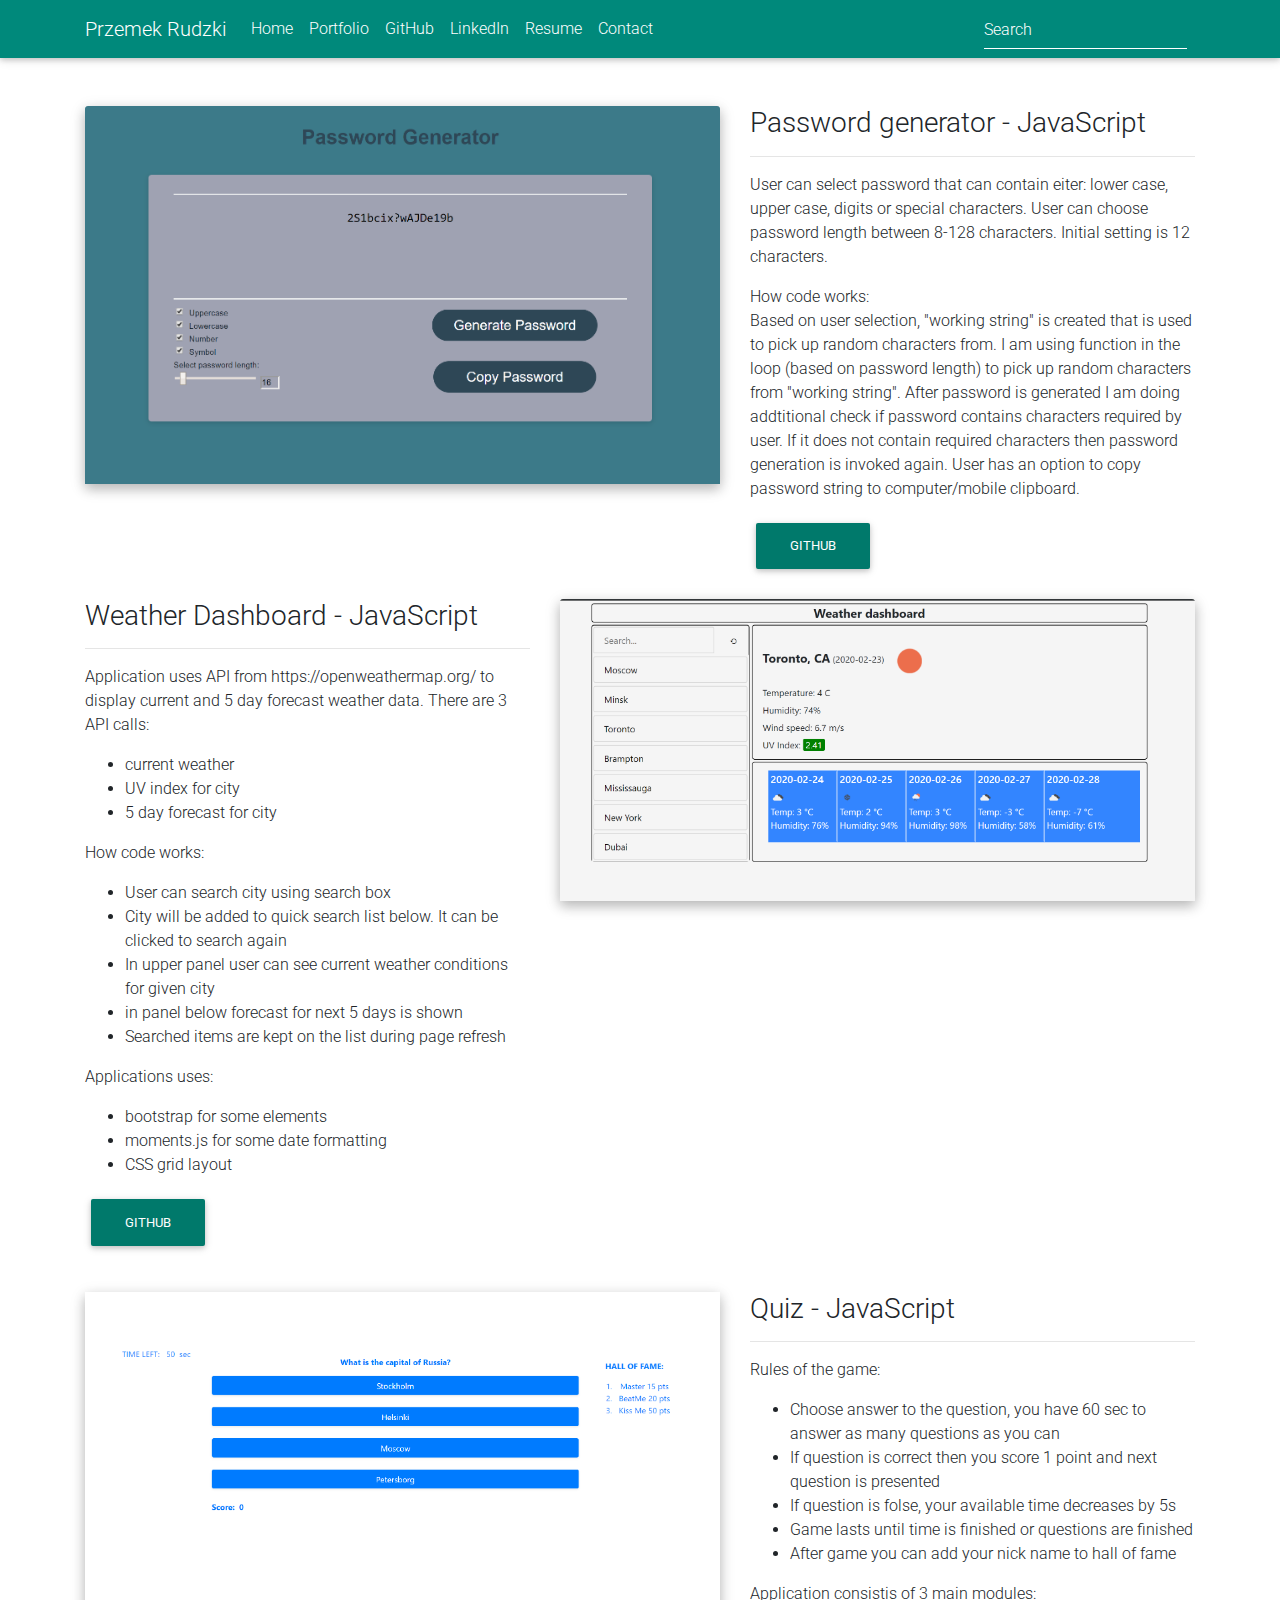
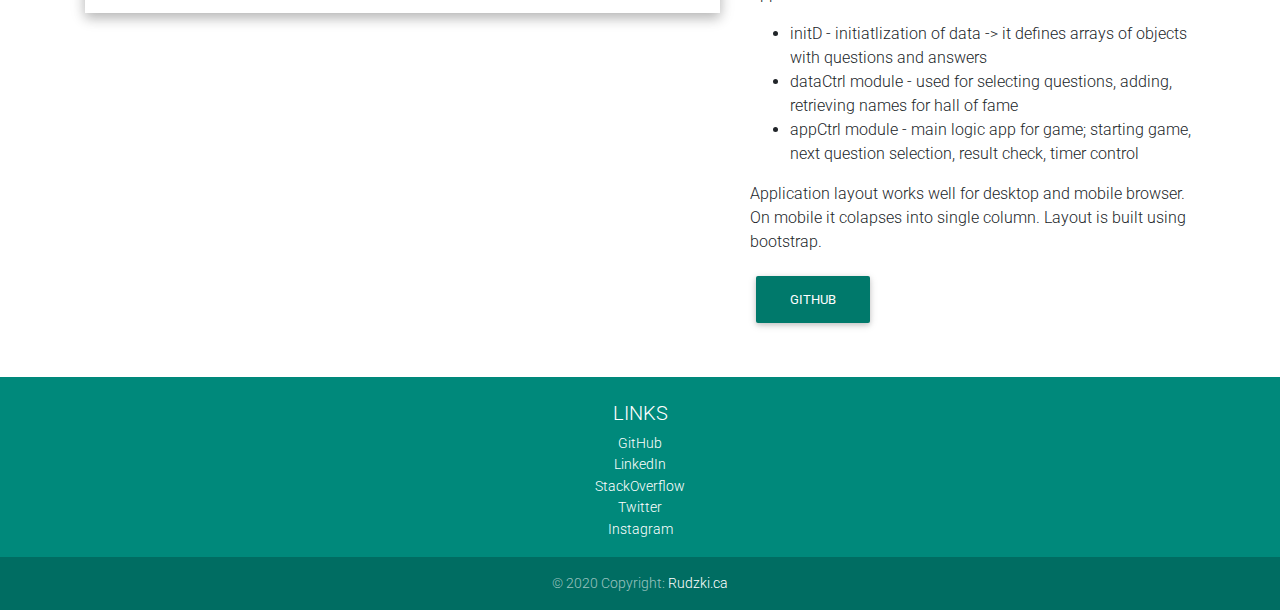
==== portfolio.html @ a3b3c12f "mvp version" ====
<!DOCTYPE html>
<html lang="en">

<head>
    <meta charset="UTF-8">
    <meta name="viewport" content="width=device-width, initial-scale=1, shrink-to-fit=no">
    <meta http-equiv="x-ua-compatible" content="ie=edge">
    <title>Przemek Rudzki</title>
    <!-- MDB icon -->
    <link rel="icon" href="./assets/favicon/favicon.ico" type="image/x-icon">
    <!-- Font Awesome -->
    <link rel="stylesheet" href="https://use.fontawesome.com/releases/v5.11.2/css/all.css">
    <!-- Google Fonts Roboto -->
    <link rel="stylesheet" href="https://fonts.googleapis.com/css?family=Roboto:300,400,500,700&display=swap">
    <!-- Bootstrap core CSS -->
    <link rel="stylesheet" href="css/bootstrap.min.css">
    <!-- Material Design Bootstrap -->
    <link rel="stylesheet" href="css/mdb.min.css">
    <!-- Your custom styles (optional) -->
    <!-- <link rel="stylesheet" href="css/style.css"> -->
</head>

<body>

    <!--Main Navigation-->
    <!--Main Navigation-->
    <header>

        <!--Navbar-->
        <nav class="navbar navbar-expand-lg navbar-dark teal darken-1">

            <!-- Additional container -->
            <div class="container">

                <!-- Navbar brand -->
                <a class="navbar-brand" href="index.html">Przemek Rudzki</a>

                <!-- Collapse button -->
                <button class="navbar-toggler" type="button" data-toggle="collapse" data-target="#basicExampleNav"
                    aria-controls="basicExampleNav" aria-expanded="false" aria-label="Toggle navigation">
                    <span class="navbar-toggler-icon"></span>
                </button>

                <!-- Collapsible content -->
                <div class="collapse navbar-collapse" id="basicExampleNav">

                    <!-- Links -->
                    <ul class="navbar-nav mr-auto">
                        <li class="nav-item">
                            <a class="nav-link" href="index.html">Home
                                <span class="sr-only">(current)</span>
                            </a>
                        </li>
                        <li class="nav-item">
                            <a class="nav-link" href="portfolio.html">Portfolio</a>
                        </li>
                        <li class="nav-item">
                            <a class="nav-link" href="https://github.com/KiteRunner2" target="blank">GitHub</a>
                        </li>
                        <li class="nav-item">
                            <a class="nav-link" href="https://www.linkedin.com/in/rudzki/" target="blank">LinkedIn</a>
                        </li>
                        <li class="nav-item">
                            <a class="nav-link" href="#" target="">Resume</a>
                        </li>
                        <li class="nav-item">
                            <a class="nav-link" href="contact.html">Contact</a>
                        </li>
                    </ul>
                    <!-- Links -->
                    <form class="form-inline">
                        <div class="md-form my-0">
                            <input class="form-control mr-sm-2" type="text" placeholder="Search" aria-label="Search">
                        </div>
                    </form>
                </div>
                <!-- Collapsible content -->

            </div>
            <!-- Additional container -->

        </nav>
        <!--/.Navbar-->

    </header>
    <!--Main Navigation-->

    <!--Main layout-->
    <main class="mt-5">

        <!--Main container-->
        <div class="container">

            <!--Grid row-->
            <div class="row">

                <!--Grid column-->
                <div class="col-md-7 mb-4">

                    <div class="view overlay z-depth-1-half">
                        <img src="./assets/img/pass_gen.png" class="card-img-top" alt="">
                        <div class="mask rgba-white-light"></div>
                    </div>

                </div>
                <!--Grid column-->

                <!--Grid column-->
                <div class="col-md-5 mb-4">

                    <h3>Password generator - JavaScript</h2>
                        <hr>
                        <p>User can select password that can contain eiter: lower case, upper case, digits or special
                            characters.
                            User can choose password length between 8-128 characters. Initial setting is 12 characters.
                        </p>
                        <p>How code works:<br>

                            Based on user selection, "working string" is created that is used to pick up random
                            characters from.
                            I am using function in the loop (based on password length) to pick up random characters from
                            "working string".
                            After password is generated I am doing addtitional check if password contains characters
                            required by user. If
                            it does not contain required characters then password generation is invoked again.
                            User has an option to copy password string to computer/mobile clipboard.</p>
                        <a href="https://github.com/KiteRunner2/JavaScript---password-generator" target="blank"
                            class="btn btn-teal darken-1">GitHub</a>

                </div>
                <!--Grid column-->

            </div>
            <!-- grid row -->
            <div class="row">
                <!-- grid column -->
                <div class="col-md-5 mb-4">

                    <h3>Weather Dashboard - JavaScript</h3>
                    <hr>
                    <p>
                        Application uses API from https://openweathermap.org/ to display current and 5 day forecast
                        weather data.

                        There are 3 API calls:
                        <ul>
                            <li>current weather</li>
                            <li>UV index for city</li>
                            <li>5 day forecast for city</li>
                        </ul>
                    </p>
                    <p>
                        How code works:<br>
                        <ul>
                            <li>User can search city using search box</li>
                            <li>City will be added to quick search list below. It can be clicked to search again</li>
                            <li>In upper panel user can see current weather conditions for given city</li>
                            <li>in panel below forecast for next 5 days is shown</li>
                            <li>Searched items are kept on the list during page refresh</li>
                        </ul>
                    </p>
                    <p>
                        Applications uses:
                        <ul>
                            <li>bootstrap for some elements</li>
                            <li>moments.js for some date formatting</li>
                            <li>CSS grid layout</li>
                        </ul>
                    </p>
                    <p>
                        <a href="https://github.com/KiteRunner2/JavaScript---Weather-Dashboard" target="blank"
                            class="btn btn-teal darken-1">GitHub</a>
                    </p>
                </div>
                <div class="col-md-7 mb-4">

                    <div class="view overlay z-depth-1-half">
                        <img src="./assets/img/weather_dash.png" class="card-img-top" alt="">
                        <div class="mask rgba-white-light"></div>
                    </div>

                </div>






            </div>
            <!--Grid row-->
            <!--Grid row-->
            <div class="row">

                <!--Grid column-->
                <div class="col-md-7 mb-4">

                    <div class="view overlay z-depth-1-half">
                        <img src="./assets/img/quiz.png" class="card-img-top" alt="">
                        <div class="mask rgba-white-light"></div>
                    </div>

                </div>
                <!--Grid column-->

                <!--Grid column-->
                <div class="col-md-5 mb-4">

                    <h3>Quiz - JavaScript</h2>
                        <hr>
                        <p>Rules of the game:
                            <ul>
                              <li>Choose answer to the question, you have 60 sec to answer as many questions as you can</li>
                              <li>If question is correct then you score 1 point and next question is presented</li>
                              <li>If question is folse, your available time decreases by 5s</li>
                              <li>Game lasts until time is finished or questions are finished</li>
                              <li>After game you can add your nick name to hall of fame</li>
                            </ul>
                          </p>
                          <p>
                            Application consistis of 3 main modules:
                            <ul>
                              <li>initD - initiatlization of data -> it defines arrays of objects with questions and answers</li>
                              <li>dataCtrl module - used for selecting questions, adding, retrieving names for hall of fame</li>
                              <li>appCtrl module - main logic app for game; starting game, next question selection, result check, timer
                                control</li>
                            </ul>
                          </p>
                          <p>
                            Application layout works well for desktop and mobile browser. On mobile it colapses into single column.
                            Layout is built using bootstrap.</p>
                          
                        <a href="https://github.com/KiteRunner2/JavaScript---Quiz-application" target="blank"
                            class="btn btn-teal darken-1">GitHub</a>

                </div>
                <!--Grid column-->

            </div>
            <!-- grid row -->



        </div>
        <!--Main container-->

    </main>
    <!--Main layout-->

    <!-- Footer -->
    <footer class="page-footer font-small teal darken-1 pt-4 mt-4">

        <!-- Footer Links -->
        <div class="container text-center">
    
          <!-- Grid row -->
          <div class="row">
            <!-- Grid column -->
            <hr class="clearfix w-100 d-md-none pb-3">
    
            <!-- Grid column -->
            <div class="col-md-12 mb-md-0 mb-3">
              <!-- Links -->
              <h5 class="text-uppercase">Links</h5>
    
              <ul class="list-unstyled">
                <li>
                  <a href="https://github.com/KiteRunner2" target="blank">GitHub</a>
                </li>
                <li>
                  <a href="https://www.linkedin.com/in/rudzki/" target="blank">LinkedIn</a>
                </li>
                <li>
                  <a href="https://stackoverflow.com/users/9341591/kiterunner" target="blank">StackOverflow</a>
                </li>
                <li>
                  <a href="https://twitter.com/kiterunner_ca" target="blank">Twitter</a>
                </li>
                <li>
                  <a href="https://www.instagram.com/kiterunner_ca/" target="blank">Instagram</a>
                </li>
              </ul>
    
            </div>
            <!-- Grid column -->
          </div>
          <!-- Grid row -->
        </div>
        <!-- Footer Links -->
        <!-- Copyright -->
        <div class="footer-copyright text-center py-3">© 2020 Copyright:
          <a href="https://rudzki.ca"> Rudzki.ca</a>
        </div>
        <!-- Copyright -->
      </footer>
    <!-- Footer -->
    <!-- Footer -->
    <!--Footer-->
    <!-- End your project here-->

    <!-- jQuery -->
    <script type="text/javascript" src="js/jquery.min.js"></script>
    <!-- Bootstrap tooltips -->
    <script type="text/javascript" src="js/popper.min.js"></script>
    <!-- Bootstrap core JavaScript -->
    <script type="text/javascript" src="js/bootstrap.min.js"></script>
    <!-- MDB core JavaScript -->
    <script type="text/javascript" src="js/mdb.min.js"></script>
    <!-- Your custom scripts (optional) -->
    <script type="text/javascript"></script>

</body>

</html>
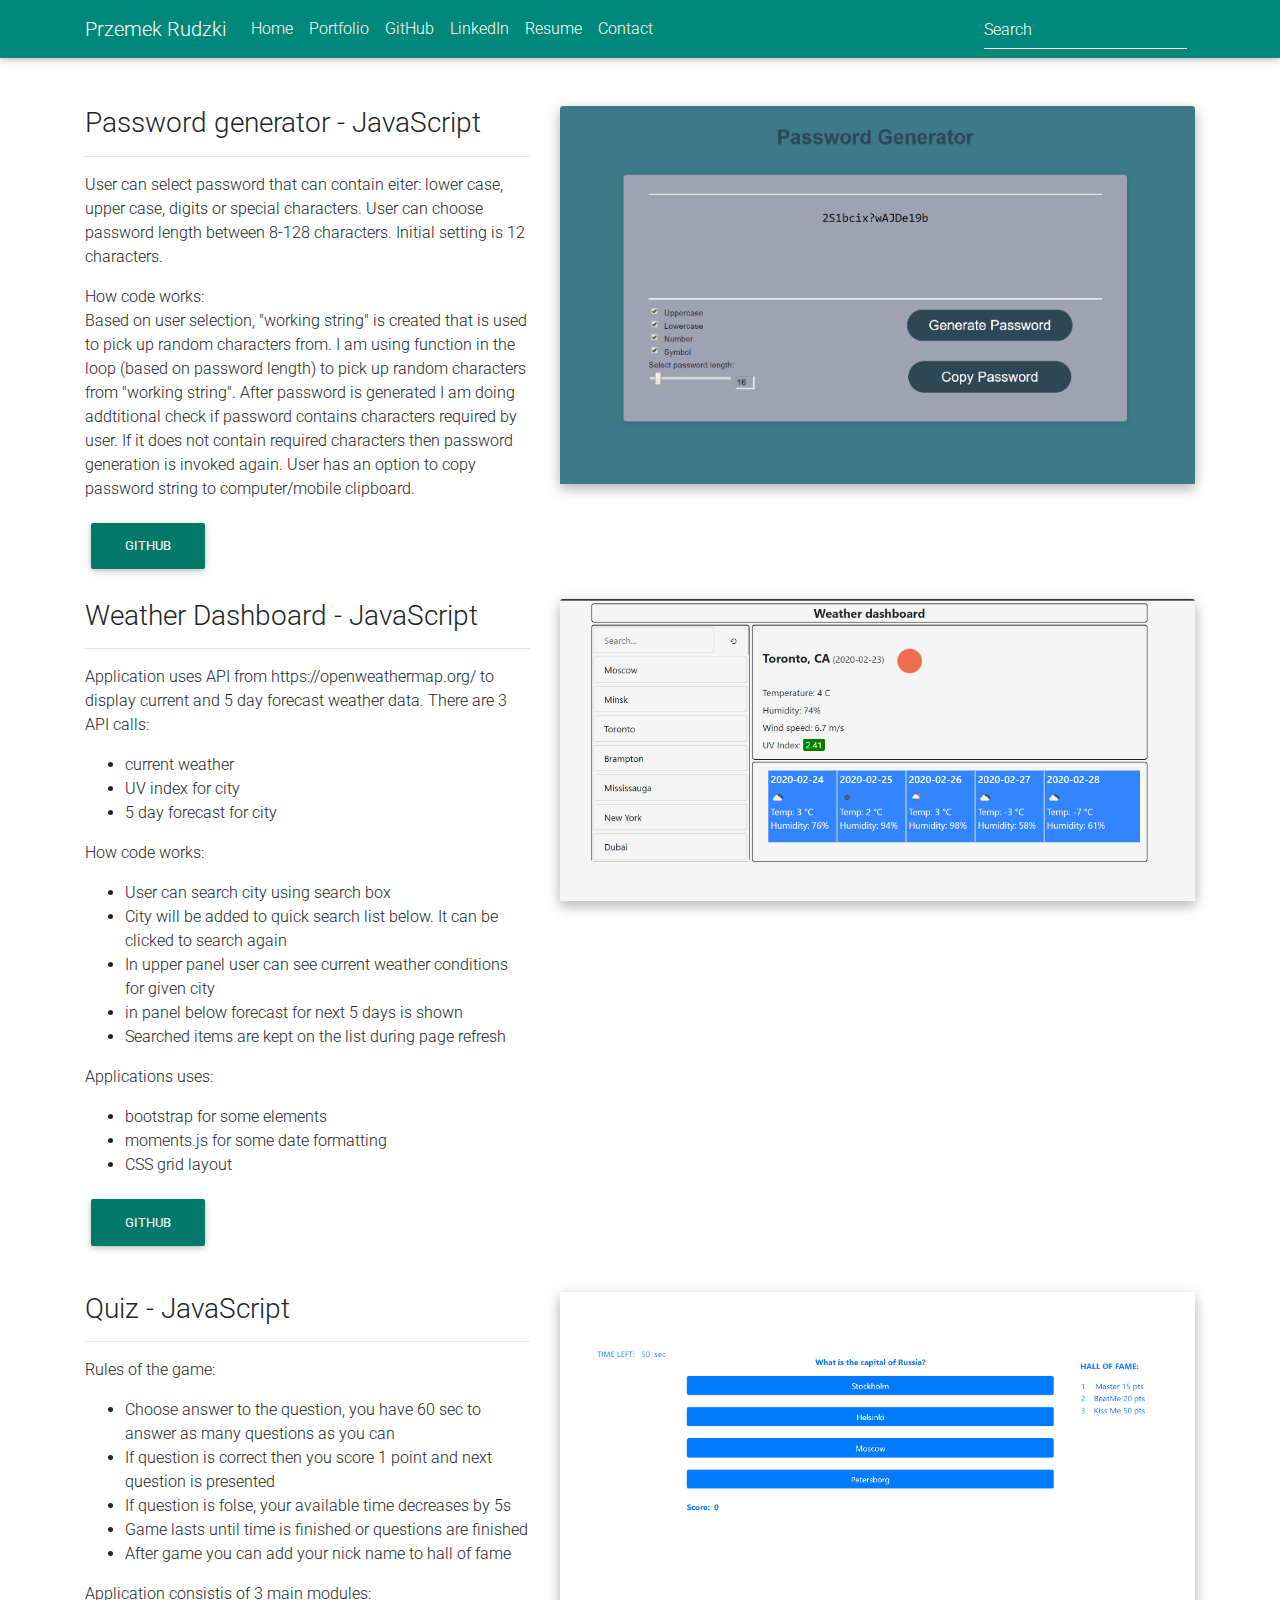
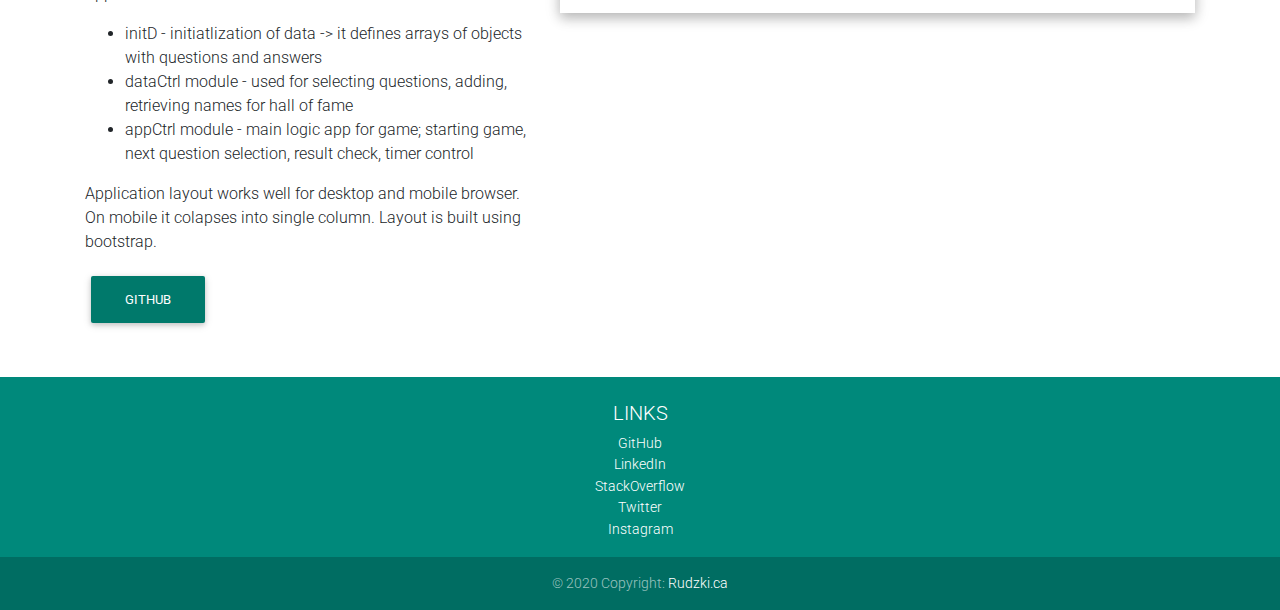
==== commit 0c6f8205: "Adding modal contact form instead of html page" ====
--- a/portfolio.html
+++ b/portfolio.html
@@ -21,6 +21,101 @@
 </head>
 
 <body>
+      <!-- Modal -->
+<div class="modal fade" id="contactModal" tabindex="-1" role="dialog" aria-labelledby="exampleModalCenterTitle" aria-hidden="true">
+    <div class="modal-dialog modal-dialog-centered" role="document">
+      <div class="modal-content">
+  
+        <!-- <div class="container my-5"> -->
+  
+          <!-- <style>
+          .border-top {
+            border-top: 5px solid #218c74 !important;
+            border-top-left-radius: .25rem!important;
+              border-top-right-radius: .25rem!important;
+          }
+        </style> -->
+        
+      
+        <!--Section: Content-->
+        <section class="text-center dark-grey-text mb-5">
+          <div style="padding:1rem;">
+          <!-- <div class="card"> -->
+            <!-- <div class="card-body"> -->
+              
+              <!-- Section heading -->
+              <h3 class="font-weight-bold my-4">Contact me</h3>
+              <!-- Section description -->
+              
+      
+              <!-- <form class="mb-4 mx-md-5" action="" onsubmit=""> -->
+      
+                <div class="row">
+                  <div class="col-md-6 mb-4">
+      
+                    <!-- Name -->
+                    <input type="text" id="name" class="form-control" placeholder="Name">
+      
+                  </div>
+                  <div class="col-md-6 mb-4">
+      
+                    <!-- Email -->
+                    <input type="email" id="email" class="form-control" placeholder="Email">
+      
+                  </div>
+                </div>
+      
+                <div class="row">
+                  <div class="col-md-12 mb-4">
+      
+                    <!-- Subject -->
+                    <input type="text" id="subject" class="form-control" placeholder="Subject">
+      
+                  </div>
+                </div>
+      
+                <div class="row">
+                  <div class="col-md-12">
+      
+                    <div class="form-group mb-4">
+                      <textarea class="form-control rounded" id="message" rows="3" placeholder="How can I help?"></textarea>
+                    </div>
+      
+                    <div class="text-center">
+                      <button type="submit" onclick="$('#contactModal').modal('hide')" class="btn btn-info btn-md btn-teal darken-1">Submit</button>
+                    </div>
+      
+                  </div>
+                </div>
+      
+              <!-- </form> -->
+              
+            <!-- </div> -->
+          <!-- </div> -->
+        </div>
+        </section>
+        <!-- Section: Content -->
+      
+      <!-- </div> -->
+  
+  
+        <!-- <div class="modal-header">
+          <h5 class="modal-title" id="exampleModalCenterTitle">Modal title</h5>
+          <button type="button" class="close" data-dismiss="modal" aria-label="Close">
+            <span aria-hidden="true">&times;</span>
+          </button>
+        </div>
+        <div class="modal-body">
+          ...
+        </div>
+        <div class="modal-footer">
+          <button type="button" class="btn btn-secondary" data-dismiss="modal">Close</button>
+          <button type="button" class="btn btn-primary">Save changes</button>
+        </div> -->
+      </div>
+    </div>
+  </div>
+  <!-- Modal -->
 
     <!--Main Navigation-->
     <!--Main Navigation-->
@@ -64,8 +159,8 @@
                             <a class="nav-link" href="#" target="">Resume</a>
                         </li>
                         <li class="nav-item">
-                            <a class="nav-link" href="contact.html">Contact</a>
-                        </li>
+                            <a class="nav-link" data-toggle="modal" data-target="#contactModal" href="#">Contact</a>
+                          </li>
                     </ul>
                     <!-- Links -->
                     <form class="form-inline">
@@ -95,14 +190,7 @@
             <div class="row">
 
                 <!--Grid column-->
-                <div class="col-md-7 mb-4">
-
-                    <div class="view overlay z-depth-1-half">
-                        <img src="./assets/img/pass_gen.png" class="card-img-top" alt="">
-                        <div class="mask rgba-white-light"></div>
-                    </div>
-
-                </div>
+                
                 <!--Grid column-->
 
                 <!--Grid column-->
@@ -129,11 +217,20 @@
 
                 </div>
                 <!--Grid column-->
+                <div class="col-md-7 mb-4">
+
+                    <div class="view overlay z-depth-1-half">
+                        <img src="./assets/img/pass_gen.png" class="card-img-top" alt="">
+                        <div class="mask rgba-white-light"></div>
+                    </div>
+
+                </div>
 
             </div>
             <!-- grid row -->
             <div class="row">
                 <!-- grid column -->
+                
                 <div class="col-md-5 mb-4">
 
                     <h3>Weather Dashboard - JavaScript</h3>
@@ -180,6 +277,7 @@
                     </div>
 
                 </div>
+                
 
 
 
@@ -192,14 +290,7 @@
             <div class="row">
 
                 <!--Grid column-->
-                <div class="col-md-7 mb-4">
-
-                    <div class="view overlay z-depth-1-half">
-                        <img src="./assets/img/quiz.png" class="card-img-top" alt="">
-                        <div class="mask rgba-white-light"></div>
-                    </div>
-
-                </div>
+                
                 <!--Grid column-->
 
                 <!--Grid column-->
@@ -231,6 +322,14 @@
                           
                         <a href="https://github.com/KiteRunner2/JavaScript---Quiz-application" target="blank"
                             class="btn btn-teal darken-1">GitHub</a>
+
+                </div>
+                <div class="col-md-7 mb-4">
+
+                    <div class="view overlay z-depth-1-half">
+                        <img src="./assets/img/quiz.png" class="card-img-top" alt="">
+                        <div class="mask rgba-white-light"></div>
+                    </div>
 
                 </div>
                 <!--Grid column-->
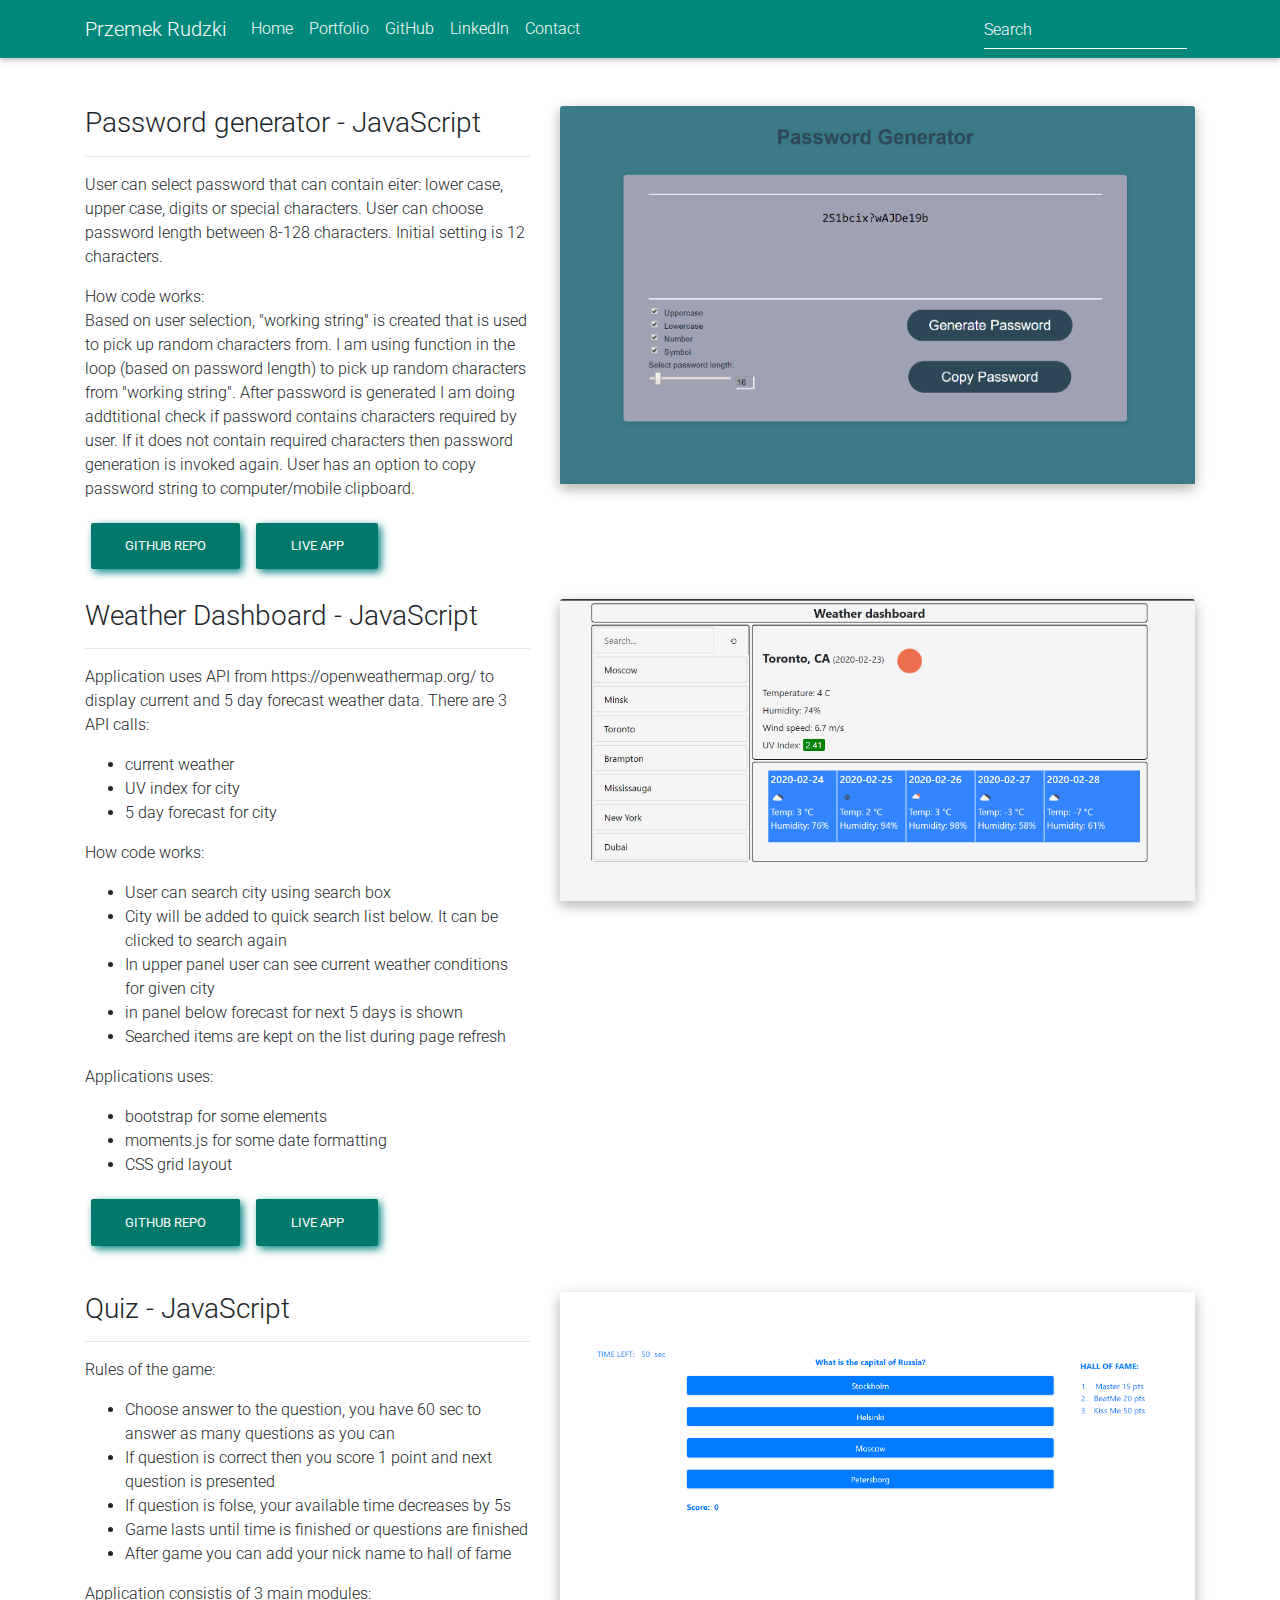
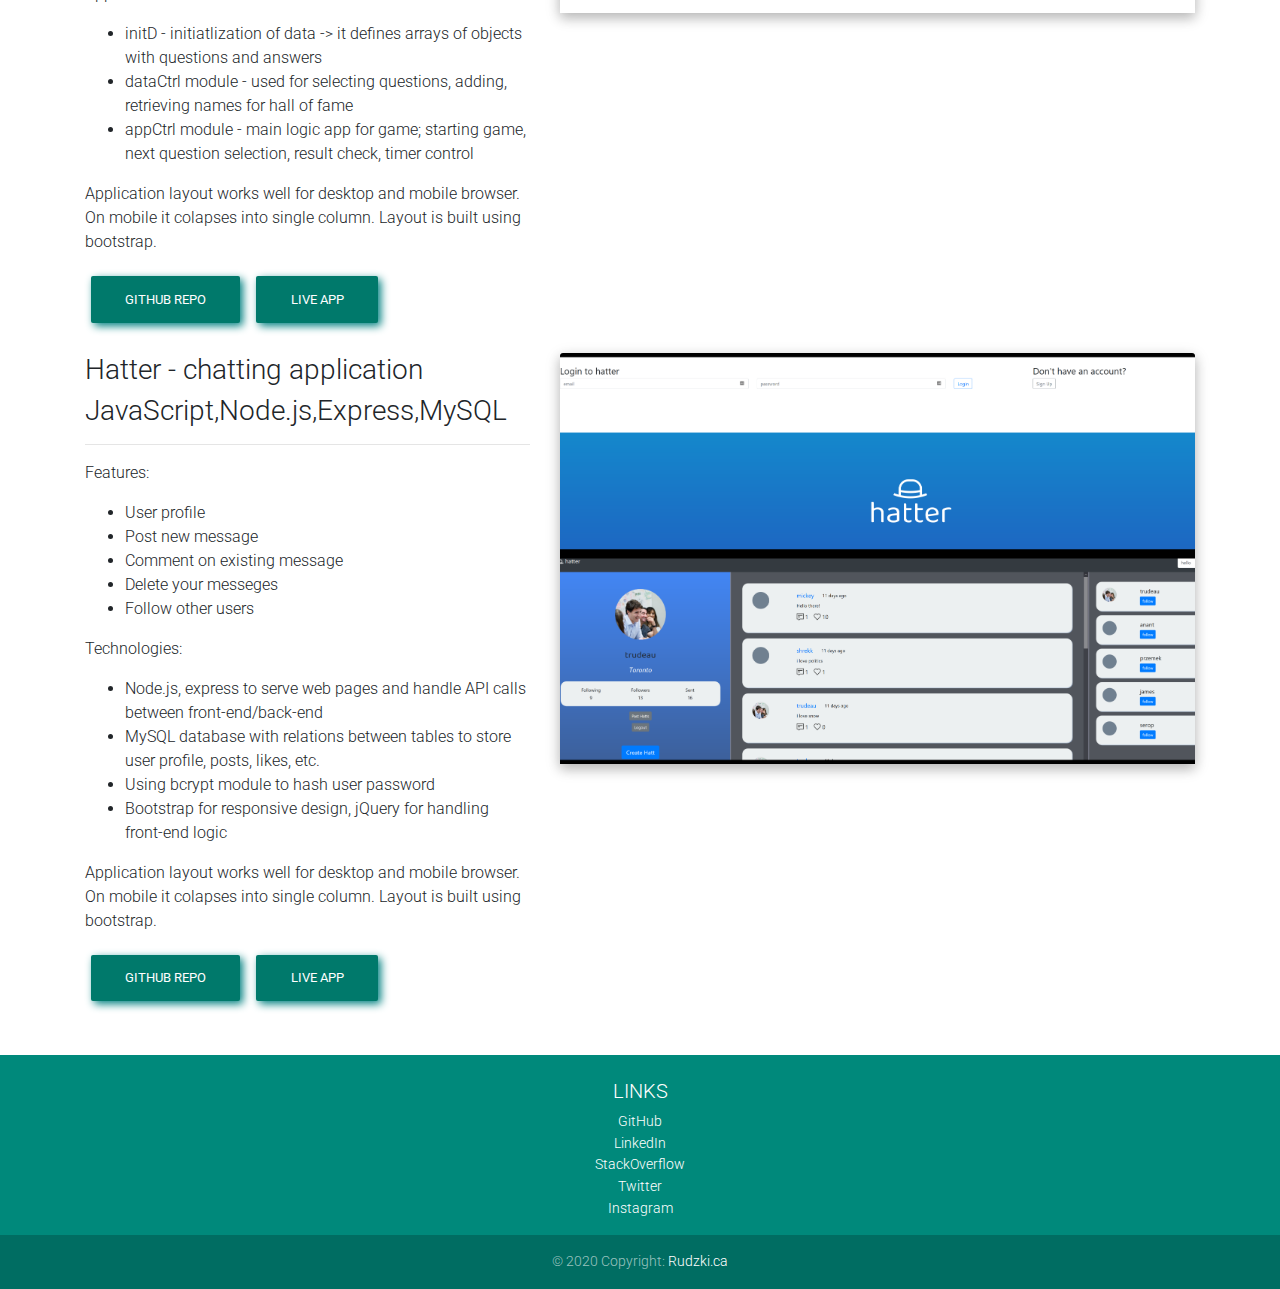
==== commit 44a39960: "contact form email is working now, added extra projects to portoflio, added some shadows on buttons," ====
--- a/portfolio.html
+++ b/portfolio.html
@@ -2,103 +2,106 @@
 <html lang="en">
 
 <head>
-    <meta charset="UTF-8">
-    <meta name="viewport" content="width=device-width, initial-scale=1, shrink-to-fit=no">
-    <meta http-equiv="x-ua-compatible" content="ie=edge">
-    <title>Przemek Rudzki</title>
-    <!-- MDB icon -->
-    <link rel="icon" href="./assets/favicon/favicon.ico" type="image/x-icon">
-    <!-- Font Awesome -->
-    <link rel="stylesheet" href="https://use.fontawesome.com/releases/v5.11.2/css/all.css">
-    <!-- Google Fonts Roboto -->
-    <link rel="stylesheet" href="https://fonts.googleapis.com/css?family=Roboto:300,400,500,700&display=swap">
-    <!-- Bootstrap core CSS -->
-    <link rel="stylesheet" href="css/bootstrap.min.css">
-    <!-- Material Design Bootstrap -->
-    <link rel="stylesheet" href="css/mdb.min.css">
-    <!-- Your custom styles (optional) -->
-    <!-- <link rel="stylesheet" href="css/style.css"> -->
+  <meta charset="UTF-8">
+  <meta name="viewport" content="width=device-width, initial-scale=1, shrink-to-fit=no">
+  <meta http-equiv="x-ua-compatible" content="ie=edge">
+  <title>Przemek Rudzki</title>
+  <!-- MDB icon -->
+  <link rel="icon" href="./assets/favicon/favicon.ico" type="image/x-icon">
+  <!-- Font Awesome -->
+  <link rel="stylesheet" href="https://use.fontawesome.com/releases/v5.11.2/css/all.css">
+  <!-- Google Fonts Roboto -->
+  <link rel="stylesheet" href="https://fonts.googleapis.com/css?family=Roboto:300,400,500,700&display=swap">
+  <!-- Bootstrap core CSS -->
+  <link rel="stylesheet" href="css/bootstrap.min.css">
+  <!-- Material Design Bootstrap -->
+  <link rel="stylesheet" href="css/mdb.min.css">
+  <!-- Your custom styles (optional) -->
+  <!-- <link rel="stylesheet" href="css/style.css"> -->
 </head>
 
 <body>
-      <!-- Modal -->
-<div class="modal fade" id="contactModal" tabindex="-1" role="dialog" aria-labelledby="exampleModalCenterTitle" aria-hidden="true">
+  <div id="alertMessage"></div>
+  <!-- Modal -->
+  <div class="modal fade" id="contactModal" tabindex="-1" role="dialog" aria-labelledby="exampleModalCenterTitle"
+    aria-hidden="true">
     <div class="modal-dialog modal-dialog-centered" role="document">
       <div class="modal-content">
-  
+
         <!-- <div class="container my-5"> -->
-  
-          <!-- <style>
+
+        <!-- <style>
           .border-top {
             border-top: 5px solid #218c74 !important;
             border-top-left-radius: .25rem!important;
               border-top-right-radius: .25rem!important;
           }
         </style> -->
-        
-      
+
+
         <!--Section: Content-->
         <section class="text-center dark-grey-text mb-5">
           <div style="padding:1rem;">
-          <!-- <div class="card"> -->
+            <!-- <div class="card"> -->
             <!-- <div class="card-body"> -->
-              
-              <!-- Section heading -->
-              <h3 class="font-weight-bold my-4">Contact me</h3>
-              <!-- Section description -->
-              
-      
-              <!-- <form class="mb-4 mx-md-5" action="" onsubmit=""> -->
-      
-                <div class="row">
-                  <div class="col-md-6 mb-4">
-      
-                    <!-- Name -->
-                    <input type="text" id="name" class="form-control" placeholder="Name">
-      
-                  </div>
-                  <div class="col-md-6 mb-4">
-      
-                    <!-- Email -->
-                    <input type="email" id="email" class="form-control" placeholder="Email">
-      
-                  </div>
+
+            <!-- Section heading -->
+            <h3 class="font-weight-bold my-4">Contact me</h3>
+            <!-- Section description -->
+
+
+            <!-- <form class="mb-4 mx-md-5" action="" onsubmit=""> -->
+
+            <div class="row">
+              <div class="col-md-6 mb-4">
+
+                <!-- Name -->
+                <input type="text" id="name" class="form-control" placeholder="Name">
+
+              </div>
+              <div class="col-md-6 mb-4">
+
+                <!-- Email -->
+                <input type="email" id="email" class="form-control" placeholder="Email">
+
+              </div>
+            </div>
+
+            <div class="row">
+              <div class="col-md-12 mb-4">
+
+                <!-- Subject -->
+                <input type="text" id="subject" class="form-control" placeholder="Subject">
+
+              </div>
+            </div>
+
+            <div class="row">
+              <div class="col-md-12">
+
+                <div class="form-group mb-4">
+                  <textarea class="form-control rounded" id="message" rows="3" placeholder="How can I help?"></textarea>
                 </div>
-      
-                <div class="row">
-                  <div class="col-md-12 mb-4">
-      
-                    <!-- Subject -->
-                    <input type="text" id="subject" class="form-control" placeholder="Subject">
-      
-                  </div>
+
+                <div class="text-center">
+                  <button type="submit" onclick="submit();$('#contactModal').modal('hide')"
+                    class="btn btn-info btn-md btn-teal darken-1">Submit</button>
                 </div>
-      
-                <div class="row">
-                  <div class="col-md-12">
-      
-                    <div class="form-group mb-4">
-                      <textarea class="form-control rounded" id="message" rows="3" placeholder="How can I help?"></textarea>
-                    </div>
-      
-                    <div class="text-center">
-                      <button type="submit" onclick="$('#contactModal').modal('hide')" class="btn btn-info btn-md btn-teal darken-1">Submit</button>
-                    </div>
-      
-                  </div>
-                </div>
-      
-              <!-- </form> -->
-              
+
+              </div>
+            </div>
+
+            <!-- </form> -->
+
             <!-- </div> -->
-          <!-- </div> -->
-        </div>
+            <!-- </div> -->
+          </div>
         </section>
         <!-- Section: Content -->
-      
-      <!-- </div> -->
-  
-  
+
+        <!-- </div> -->
+
+
         <!-- <div class="modal-header">
           <h5 class="modal-title" id="exampleModalCenterTitle">Modal title</h5>
           <button type="button" class="close" data-dismiss="modal" aria-label="Close">
@@ -117,295 +120,393 @@
   </div>
   <!-- Modal -->
 
-    <!--Main Navigation-->
-    <!--Main Navigation-->
-    <header>
-
-        <!--Navbar-->
-        <nav class="navbar navbar-expand-lg navbar-dark teal darken-1">
-
-            <!-- Additional container -->
-            <div class="container">
-
-                <!-- Navbar brand -->
-                <a class="navbar-brand" href="index.html">Przemek Rudzki</a>
-
-                <!-- Collapse button -->
-                <button class="navbar-toggler" type="button" data-toggle="collapse" data-target="#basicExampleNav"
-                    aria-controls="basicExampleNav" aria-expanded="false" aria-label="Toggle navigation">
-                    <span class="navbar-toggler-icon"></span>
+  <!--Main Navigation-->
+  <!--Main Navigation-->
+  <header>
+
+    <!--Navbar-->
+    <nav class="navbar navbar-expand-lg navbar-dark teal darken-1">
+
+      <!-- Additional container -->
+      <div class="container">
+
+        <!-- Navbar brand -->
+        <a class="navbar-brand" href="index.html">Przemek Rudzki</a>
+
+        <!-- Collapse button -->
+        <button class="navbar-toggler" type="button" data-toggle="collapse" data-target="#basicExampleNav"
+          aria-controls="basicExampleNav" aria-expanded="false" aria-label="Toggle navigation">
+          <span class="navbar-toggler-icon"></span>
+        </button>
+
+        <!-- Collapsible content -->
+        <div class="collapse navbar-collapse" id="basicExampleNav">
+
+          <!-- Links -->
+          <ul class="navbar-nav mr-auto">
+            <li class="nav-item">
+              <a class="nav-link" href="index.html">Home
+                <span class="sr-only">(current)</span>
+              </a>
+            </li>
+            <li class="nav-item">
+              <a class="nav-link" href="portfolio.html">Portfolio</a>
+            </li>
+            <li class="nav-item">
+              <a class="nav-link" href="https://github.com/KiteRunner2" target="blank">GitHub</a>
+            </li>
+            <li class="nav-item">
+              <a class="nav-link" href="https://www.linkedin.com/in/rudzki/" target="blank">LinkedIn</a>
+            </li>
+            <li class="nav-item">
+              <!-- <a class="nav-link" href="#" target="">Resume</a> -->
+            </li>
+            <li class="nav-item">
+              <a class="nav-link" data-toggle="modal" data-target="#contactModal" href="#">Contact</a>
+            </li>
+          </ul>
+          <!-- Links -->
+          <form class="form-inline">
+            <div class="md-form my-0">
+              <input class="form-control mr-sm-2" type="text" placeholder="Search" aria-label="Search">
+            </div>
+          </form>
+        </div>
+        <!-- Collapsible content -->
+
+      </div>
+      <!-- Additional container -->
+
+    </nav>
+    <!--/.Navbar-->
+
+  </header>
+  <!--Main Navigation-->
+
+  <!--Main layout-->
+  <main class="mt-5">
+
+    <!--Main container-->
+    <div class="container">
+
+      <!--Grid row-->
+      <div class="row">
+
+        <!--Grid column-->
+
+        <!--Grid column-->
+
+        <!--Grid column-->
+        <div class="col-md-5 mb-4">
+
+          <h3>Password generator - JavaScript</h2>
+            <hr>
+            <p>User can select password that can contain eiter: lower case, upper case, digits or special
+              characters.
+              User can choose password length between 8-128 characters. Initial setting is 12 characters.
+            </p>
+            <p>How code works:<br>
+
+              Based on user selection, "working string" is created that is used to pick up random
+              characters from.
+              I am using function in the loop (based on password length) to pick up random characters from
+              "working string".
+              After password is generated I am doing addtitional check if password contains characters
+              required by user. If
+              it does not contain required characters then password generation is invoked again.
+              User has an option to copy password string to computer/mobile clipboard.</p>
+            <a href="https://github.com/KiteRunner2/JavaScript---password-generator" target="blank"
+              class="btn btn-teal darken-1" style="box-shadow: 3px 3px 8px teal">GitHub Repo</a>
+            <a href="https://github.com/KiteRunner2/JavaScript---password-generator" target="blank"
+              class="btn btn-teal darken-1" style="box-shadow: 3px 3px 8px teal">Live app</a>
+
+
+        </div>
+        <!--Grid column-->
+        <div class="col-md-7 mb-4">
+
+          <div class="view overlay z-depth-1-half">
+            <img src="./assets/img/pass_gen.png" class="card-img-top" alt="">
+            <div class="mask rgba-white-light"></div>
+          </div>
+
+        </div>
+
+      </div>
+      <!-- grid row -->
+      <div class="row">
+        <!-- grid column -->
+
+        <div class="col-md-5 mb-4">
+
+          <h3>Weather Dashboard - JavaScript</h3>
+          <hr>
+          <p>
+            Application uses API from https://openweathermap.org/ to display current and 5 day forecast
+            weather data.
+
+            There are 3 API calls:
+            <ul>
+              <li>current weather</li>
+              <li>UV index for city</li>
+              <li>5 day forecast for city</li>
+            </ul>
+          </p>
+          <p>
+            How code works:<br>
+            <ul>
+              <li>User can search city using search box</li>
+              <li>City will be added to quick search list below. It can be clicked to search again</li>
+              <li>In upper panel user can see current weather conditions for given city</li>
+              <li>in panel below forecast for next 5 days is shown</li>
+              <li>Searched items are kept on the list during page refresh</li>
+            </ul>
+          </p>
+          <p>
+            Applications uses:
+            <ul>
+              <li>bootstrap for some elements</li>
+              <li>moments.js for some date formatting</li>
+              <li>CSS grid layout</li>
+            </ul>
+          </p>
+          <p>
+            <a href="https://github.com/KiteRunner2/JavaScript---Weather-Dashboard" target="blank"
+              class="btn btn-teal darken-1" style="box-shadow: 3px 3px 8px teal">GitHub Repo</a>
+            <a href="https://kiterunner2.github.io/JavaScript---Weather-Dashboard/" target="blank"
+              class="btn btn-teal darken-1" style="box-shadow: 3px 3px 8px teal">Live app</a>
+          </p>
+        </div>
+        <div class="col-md-7 mb-4">
+
+          <div class="view overlay z-depth-1-half">
+            <img src="./assets/img/weather_dash.png" class="card-img-top" alt="">
+            <div class="mask rgba-white-light"></div>
+          </div>
+
+        </div>
+
+
+
+
+
+
+
+      </div>
+      <!--Grid row-->
+      <div class="row">
+
+        <!--Grid column-->
+        <div class="col-md-5 mb-4">
+
+          <h3>Quiz - JavaScript</h3>
+          <hr>
+          <p>Rules of the game:
+            <ul>
+              <li>Choose answer to the question, you have 60 sec to answer as many questions as you can</li>
+              <li>If question is correct then you score 1 point and next question is presented</li>
+              <li>If question is folse, your available time decreases by 5s</li>
+              <li>Game lasts until time is finished or questions are finished</li>
+              <li>After game you can add your nick name to hall of fame</li>
+            </ul>
+          </p>
+          <p>
+            Application consistis of 3 main modules:
+            <ul>
+              <li>initD - initiatlization of data -> it defines arrays of objects with questions and answers</li>
+              <li>dataCtrl module - used for selecting questions, adding, retrieving names for hall of fame</li>
+              <li>appCtrl module - main logic app for game; starting game, next question selection, result check,
+                timer
+                control</li>
+            </ul>
+          </p>
+          <p>
+            Application layout works well for desktop and mobile browser. On mobile it colapses into single column.
+            Layout is built using bootstrap.</p>
+
+          <a href="https://github.com/KiteRunner2/JavaScript---Quiz-application" target="blank"
+            class="btn btn-teal darken-1" style="box-shadow: 3px 3px 8px teal">GitHub Repo</a>
+          <a href="https://kiterunner2.github.io/JavaScript---Quiz-application/" target="blank"
+            class="btn btn-teal darken-1" style="box-shadow: 3px 3px 8px teal">Live app</a>
+
+        </div>
+        <div class="col-md-7 mb-4">
+
+          <div class="view overlay z-depth-1-half">
+            <img src="./assets/img/quiz.png" class="card-img-top" alt="">
+            <div class="mask rgba-white-light"></div>
+          </div>
+
+        </div>
+        <!--Grid column-->
+
+      </div>
+      <!-- grid row -->
+      <!--Grid row-->
+      <div class="row">
+
+        <!--Grid column-->
+        <div class="col-md-5 mb-4">
+
+          <h3>Hatter - chatting application</h3>
+          <h3>JavaScript,Node.js,Express,MySQL</h3>
+          <hr>
+          <p>Features:
+            <ul>
+              <li>User profile</li>
+              <li>Post new message</li>
+              <li>Comment on existing message</li>
+              <li>Delete your messeges</li>
+              <li>Follow other users</li>
+            </ul>
+          </p>
+          <p>
+            Technologies:
+            <ul>
+              <li>Node.js, express to serve web pages and handle API calls between front-end/back-end</li>
+              <li>MySQL database with relations between tables to store user profile, posts, likes, etc.</li>
+              <li>Using bcrypt module to hash user password</li>
+              <li>Bootstrap for responsive design, jQuery for handling front-end logic</li>
+            </ul>
+          </p>
+          <p>
+            Application layout works well for desktop and mobile browser. On mobile it colapses into single column.
+            Layout is built using bootstrap.</p>
+
+          <a href="https://github.com/KiteRunner2/hatter" style="box-shadow: 3px 3px 8px teal" target="blank"
+            class="btn btn-teal darken-1">GitHub Repo</a>
+          <a href="http://hatter.herokuapp.com/" style="box-shadow: 3px 3px 8px teal" target="blank"
+            class="btn btn-teal darken-1">Live app</a>
+
+        </div>
+        <div class="col-md-7 mb-4">
+
+          <div class="view overlay z-depth-1-half">
+            <img src="./assets/img/hatt.png" class="card-img-top" alt="">
+            <div class="mask rgba-white-light"></div>
+          </div>
+
+        </div>
+        <!--Grid column-->
+
+      </div>
+      <!-- grid row -->
+
+
+
+    </div>
+    <!--Main container-->
+
+  </main>
+  <!--Main layout-->
+
+  <!-- Footer -->
+  <footer class="page-footer font-small teal darken-1 pt-4 mt-4">
+
+    <!-- Footer Links -->
+    <div class="container text-center">
+
+      <!-- Grid row -->
+      <div class="row">
+        <!-- Grid column -->
+        <hr class="clearfix w-100 d-md-none pb-3">
+
+        <!-- Grid column -->
+        <div class="col-md-12 mb-md-0 mb-3">
+          <!-- Links -->
+          <h5 class="text-uppercase">Links</h5>
+
+          <ul class="list-unstyled">
+            <li>
+              <a href="https://github.com/KiteRunner2" target="blank">GitHub</a>
+            </li>
+            <li>
+              <a href="https://www.linkedin.com/in/rudzki/" target="blank">LinkedIn</a>
+            </li>
+            <li>
+              <a href="https://stackoverflow.com/users/9341591/kiterunner" target="blank">StackOverflow</a>
+            </li>
+            <li>
+              <a href="https://twitter.com/kiterunner_ca" target="blank">Twitter</a>
+            </li>
+            <li>
+              <a href="https://www.instagram.com/kiterunner_ca/" target="blank">Instagram</a>
+            </li>
+          </ul>
+
+        </div>
+        <!-- Grid column -->
+      </div>
+      <!-- Grid row -->
+    </div>
+    <!-- Footer Links -->
+    <!-- Copyright -->
+    <div class="footer-copyright text-center py-3">© 2020 Copyright:
+      <a href="https://rudzki.ca"> Rudzki.ca</a>
+    </div>
+    <!-- Copyright -->
+  </footer>
+  <!-- Footer -->
+  <!-- Footer -->
+  <!--Footer-->
+  <!-- End your project here-->
+
+  <!-- jQuery -->
+  <script type="text/javascript" src="js/jquery.min.js"></script>
+  <!-- Bootstrap tooltips -->
+  <script type="text/javascript" src="js/popper.min.js"></script>
+  <!-- Bootstrap core JavaScript -->
+  <script type="text/javascript" src="js/bootstrap.min.js"></script>
+  <!-- MDB core JavaScript -->
+  <script type="text/javascript" src="js/mdb.min.js"></script>
+  <!-- Your custom scripts (optional) -->
+  <script type="text/javascript">
+    function submit() {
+      let name = document.getElementById('name').value;
+      let email = document.getElementById('email').value;
+      let subject = document.getElementById('subject').value;
+      let message = document.getElementById('message').value;
+      let postData = {
+        name: name,
+        email: email,
+        subject: subject,
+        message: message
+      }
+      // console.log(postData);
+      $.post('/wyslijmail.php', postData).then(response => {
+
+        $('#name').val('');
+        $('#email').val('');
+        $('#subject').val('');
+        $('#message').val('');
+        if (response == 'ok') {
+          $('#alertMessage').html(`<div id="x1" class="alert alert-success alert-dismissible fade show" role="alert">
+      Thank you! Your messsage has been sent!<button type="button" class="close" data-dismiss="alert" aria-label="Close">
+                  <span aria-hidden="true">&times;</span>
                 </button>
-
-                <!-- Collapsible content -->
-                <div class="collapse navbar-collapse" id="basicExampleNav">
-
-                    <!-- Links -->
-                    <ul class="navbar-nav mr-auto">
-                        <li class="nav-item">
-                            <a class="nav-link" href="index.html">Home
-                                <span class="sr-only">(current)</span>
-                            </a>
-                        </li>
-                        <li class="nav-item">
-                            <a class="nav-link" href="portfolio.html">Portfolio</a>
-                        </li>
-                        <li class="nav-item">
-                            <a class="nav-link" href="https://github.com/KiteRunner2" target="blank">GitHub</a>
-                        </li>
-                        <li class="nav-item">
-                            <a class="nav-link" href="https://www.linkedin.com/in/rudzki/" target="blank">LinkedIn</a>
-                        </li>
-                        <li class="nav-item">
-                            <a class="nav-link" href="#" target="">Resume</a>
-                        </li>
-                        <li class="nav-item">
-                            <a class="nav-link" data-toggle="modal" data-target="#contactModal" href="#">Contact</a>
-                          </li>
-                    </ul>
-                    <!-- Links -->
-                    <form class="form-inline">
-                        <div class="md-form my-0">
-                            <input class="form-control mr-sm-2" type="text" placeholder="Search" aria-label="Search">
-                        </div>
-                    </form>
-                </div>
-                <!-- Collapsible content -->
-
-            </div>
-            <!-- Additional container -->
-
-        </nav>
-        <!--/.Navbar-->
-
-    </header>
-    <!--Main Navigation-->
-
-    <!--Main layout-->
-    <main class="mt-5">
-
-        <!--Main container-->
-        <div class="container">
-
-            <!--Grid row-->
-            <div class="row">
-
-                <!--Grid column-->
-                
-                <!--Grid column-->
-
-                <!--Grid column-->
-                <div class="col-md-5 mb-4">
-
-                    <h3>Password generator - JavaScript</h2>
-                        <hr>
-                        <p>User can select password that can contain eiter: lower case, upper case, digits or special
-                            characters.
-                            User can choose password length between 8-128 characters. Initial setting is 12 characters.
-                        </p>
-                        <p>How code works:<br>
-
-                            Based on user selection, "working string" is created that is used to pick up random
-                            characters from.
-                            I am using function in the loop (based on password length) to pick up random characters from
-                            "working string".
-                            After password is generated I am doing addtitional check if password contains characters
-                            required by user. If
-                            it does not contain required characters then password generation is invoked again.
-                            User has an option to copy password string to computer/mobile clipboard.</p>
-                        <a href="https://github.com/KiteRunner2/JavaScript---password-generator" target="blank"
-                            class="btn btn-teal darken-1">GitHub</a>
-
-                </div>
-                <!--Grid column-->
-                <div class="col-md-7 mb-4">
-
-                    <div class="view overlay z-depth-1-half">
-                        <img src="./assets/img/pass_gen.png" class="card-img-top" alt="">
-                        <div class="mask rgba-white-light"></div>
-                    </div>
-
-                </div>
-
-            </div>
-            <!-- grid row -->
-            <div class="row">
-                <!-- grid column -->
-                
-                <div class="col-md-5 mb-4">
-
-                    <h3>Weather Dashboard - JavaScript</h3>
-                    <hr>
-                    <p>
-                        Application uses API from https://openweathermap.org/ to display current and 5 day forecast
-                        weather data.
-
-                        There are 3 API calls:
-                        <ul>
-                            <li>current weather</li>
-                            <li>UV index for city</li>
-                            <li>5 day forecast for city</li>
-                        </ul>
-                    </p>
-                    <p>
-                        How code works:<br>
-                        <ul>
-                            <li>User can search city using search box</li>
-                            <li>City will be added to quick search list below. It can be clicked to search again</li>
-                            <li>In upper panel user can see current weather conditions for given city</li>
-                            <li>in panel below forecast for next 5 days is shown</li>
-                            <li>Searched items are kept on the list during page refresh</li>
-                        </ul>
-                    </p>
-                    <p>
-                        Applications uses:
-                        <ul>
-                            <li>bootstrap for some elements</li>
-                            <li>moments.js for some date formatting</li>
-                            <li>CSS grid layout</li>
-                        </ul>
-                    </p>
-                    <p>
-                        <a href="https://github.com/KiteRunner2/JavaScript---Weather-Dashboard" target="blank"
-                            class="btn btn-teal darken-1">GitHub</a>
-                    </p>
-                </div>
-                <div class="col-md-7 mb-4">
-
-                    <div class="view overlay z-depth-1-half">
-                        <img src="./assets/img/weather_dash.png" class="card-img-top" alt="">
-                        <div class="mask rgba-white-light"></div>
-                    </div>
-
-                </div>
-                
-
-
-
-
-
-
-            </div>
-            <!--Grid row-->
-            <!--Grid row-->
-            <div class="row">
-
-                <!--Grid column-->
-                
-                <!--Grid column-->
-
-                <!--Grid column-->
-                <div class="col-md-5 mb-4">
-
-                    <h3>Quiz - JavaScript</h2>
-                        <hr>
-                        <p>Rules of the game:
-                            <ul>
-                              <li>Choose answer to the question, you have 60 sec to answer as many questions as you can</li>
-                              <li>If question is correct then you score 1 point and next question is presented</li>
-                              <li>If question is folse, your available time decreases by 5s</li>
-                              <li>Game lasts until time is finished or questions are finished</li>
-                              <li>After game you can add your nick name to hall of fame</li>
-                            </ul>
-                          </p>
-                          <p>
-                            Application consistis of 3 main modules:
-                            <ul>
-                              <li>initD - initiatlization of data -> it defines arrays of objects with questions and answers</li>
-                              <li>dataCtrl module - used for selecting questions, adding, retrieving names for hall of fame</li>
-                              <li>appCtrl module - main logic app for game; starting game, next question selection, result check, timer
-                                control</li>
-                            </ul>
-                          </p>
-                          <p>
-                            Application layout works well for desktop and mobile browser. On mobile it colapses into single column.
-                            Layout is built using bootstrap.</p>
-                          
-                        <a href="https://github.com/KiteRunner2/JavaScript---Quiz-application" target="blank"
-                            class="btn btn-teal darken-1">GitHub</a>
-
-                </div>
-                <div class="col-md-7 mb-4">
-
-                    <div class="view overlay z-depth-1-half">
-                        <img src="./assets/img/quiz.png" class="card-img-top" alt="">
-                        <div class="mask rgba-white-light"></div>
-                    </div>
-
-                </div>
-                <!--Grid column-->
-
-            </div>
-            <!-- grid row -->
-
-
-
-        </div>
-        <!--Main container-->
-
-    </main>
-    <!--Main layout-->
-
-    <!-- Footer -->
-    <footer class="page-footer font-small teal darken-1 pt-4 mt-4">
-
-        <!-- Footer Links -->
-        <div class="container text-center">
-    
-          <!-- Grid row -->
-          <div class="row">
-            <!-- Grid column -->
-            <hr class="clearfix w-100 d-md-none pb-3">
-    
-            <!-- Grid column -->
-            <div class="col-md-12 mb-md-0 mb-3">
-              <!-- Links -->
-              <h5 class="text-uppercase">Links</h5>
-    
-              <ul class="list-unstyled">
-                <li>
-                  <a href="https://github.com/KiteRunner2" target="blank">GitHub</a>
-                </li>
-                <li>
-                  <a href="https://www.linkedin.com/in/rudzki/" target="blank">LinkedIn</a>
-                </li>
-                <li>
-                  <a href="https://stackoverflow.com/users/9341591/kiterunner" target="blank">StackOverflow</a>
-                </li>
-                <li>
-                  <a href="https://twitter.com/kiterunner_ca" target="blank">Twitter</a>
-                </li>
-                <li>
-                  <a href="https://www.instagram.com/kiterunner_ca/" target="blank">Instagram</a>
-                </li>
-              </ul>
-    
-            </div>
-            <!-- Grid column -->
-          </div>
-          <!-- Grid row -->
-        </div>
-        <!-- Footer Links -->
-        <!-- Copyright -->
-        <div class="footer-copyright text-center py-3">© 2020 Copyright:
-          <a href="https://rudzki.ca"> Rudzki.ca</a>
-        </div>
-        <!-- Copyright -->
-      </footer>
-    <!-- Footer -->
-    <!-- Footer -->
-    <!--Footer-->
-    <!-- End your project here-->
-
-    <!-- jQuery -->
-    <script type="text/javascript" src="js/jquery.min.js"></script>
-    <!-- Bootstrap tooltips -->
-    <script type="text/javascript" src="js/popper.min.js"></script>
-    <!-- Bootstrap core JavaScript -->
-    <script type="text/javascript" src="js/bootstrap.min.js"></script>
-    <!-- MDB core JavaScript -->
-    <script type="text/javascript" src="js/mdb.min.js"></script>
-    <!-- Your custom scripts (optional) -->
-    <script type="text/javascript"></script>
+    </div>`);
+          setTimeout(function () {
+            $('#x1').fadeOut(1000);
+          }, 2500);
+          return true;
+        }
+        else {
+          $('#alertMessage').html(`<div id="x1" class="alert alert-danger alert-dismissible fade show" role="alert">
+      There was a problem sending your message. Please try again later.<button type="button" class="close" data-dismiss="alert" aria-label="Close">
+                  <span aria-hidden="true">&times;</span>
+                </button>
+    </div>`);
+          setTimeout(function () {
+            $('#x1').fadeOut(1000);
+          }, 2500);
+          return true;
+        }
+      });
+
+    };
+
+
+  </script>
 
 </body>
 
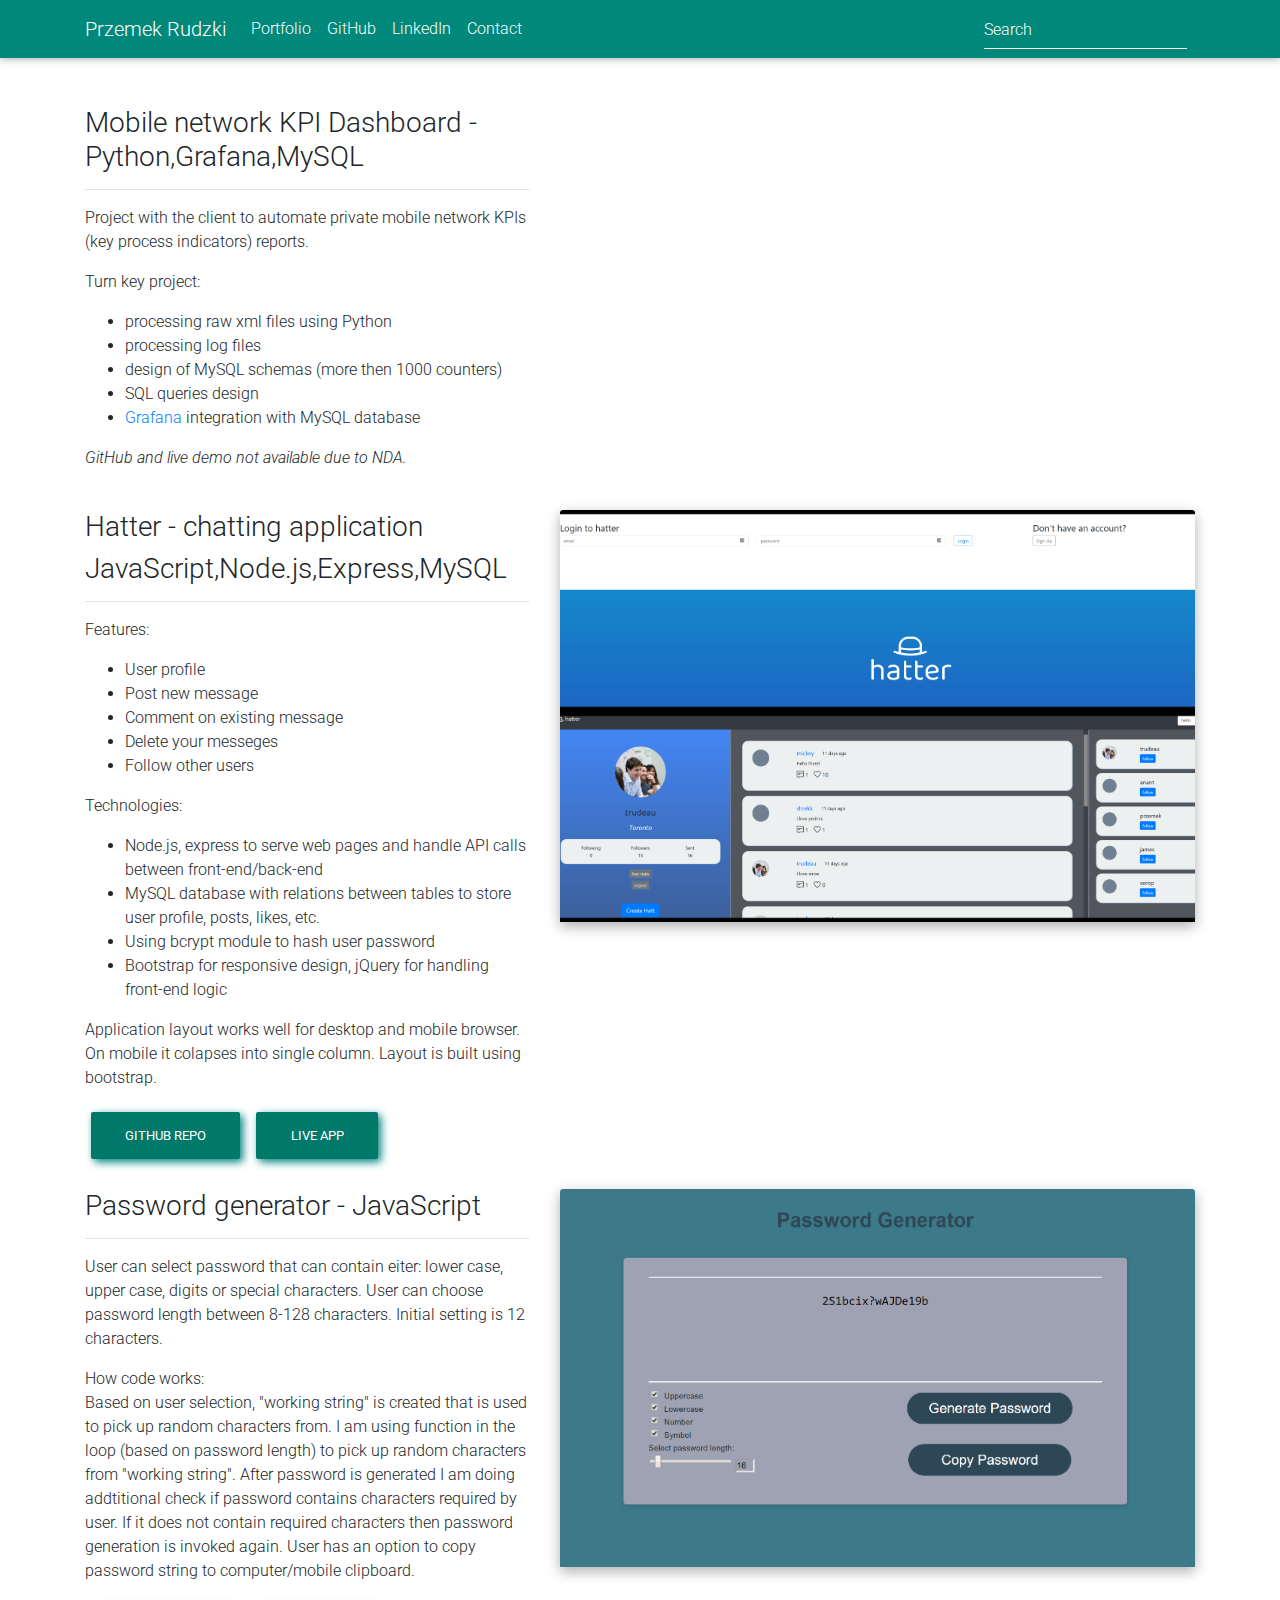
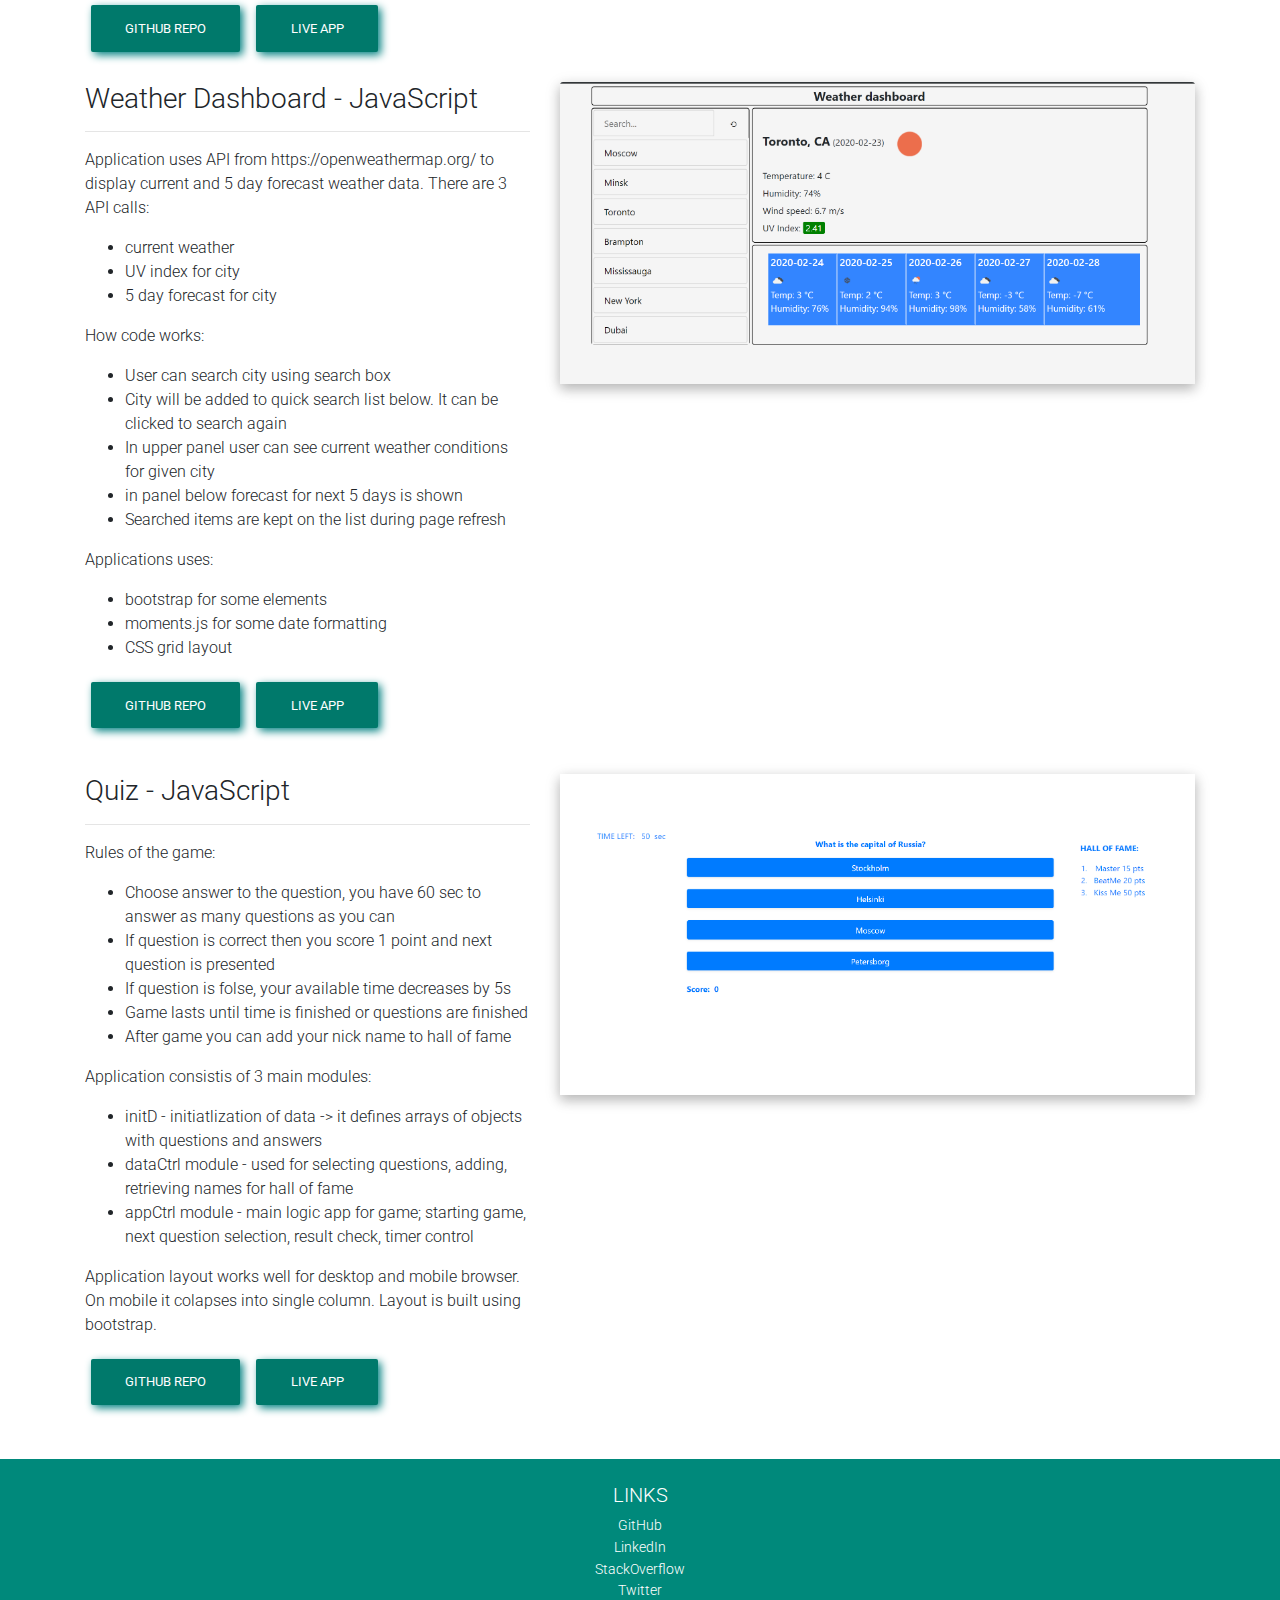
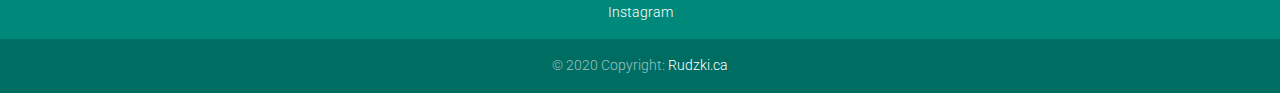
==== commit 3ed02aec: "updates to styling" ====
--- a/portfolio.html
+++ b/portfolio.html
@@ -5,6 +5,7 @@
   <meta charset="UTF-8">
   <meta name="viewport" content="width=device-width, initial-scale=1, shrink-to-fit=no">
   <meta http-equiv="x-ua-compatible" content="ie=edge">
+  <meta name="description" content="Professional web development services.">
   <title>Przemek Rudzki</title>
   <!-- MDB icon -->
   <link rel="icon" href="./assets/favicon/favicon.ico" type="image/x-icon">
@@ -23,104 +24,76 @@
 <body>
   <div id="alertMessage"></div>
   <!-- Modal -->
-  <div class="modal fade" id="contactModal" tabindex="-1" role="dialog" aria-labelledby="exampleModalCenterTitle"
-    aria-hidden="true">
-    <div class="modal-dialog modal-dialog-centered" role="document">
-      <div class="modal-content">
-
-        <!-- <div class="container my-5"> -->
-
-        <!-- <style>
-          .border-top {
-            border-top: 5px solid #218c74 !important;
-            border-top-left-radius: .25rem!important;
-              border-top-right-radius: .25rem!important;
-          }
-        </style> -->
-
-
-        <!--Section: Content-->
-        <section class="text-center dark-grey-text mb-5">
-          <div style="padding:1rem;">
-            <!-- <div class="card"> -->
-            <!-- <div class="card-body"> -->
-
-            <!-- Section heading -->
-            <h3 class="font-weight-bold my-4">Contact me</h3>
-            <!-- Section description -->
-
-
-            <!-- <form class="mb-4 mx-md-5" action="" onsubmit=""> -->
-
-            <div class="row">
-              <div class="col-md-6 mb-4">
-
-                <!-- Name -->
-                <input type="text" id="name" class="form-control" placeholder="Name">
-
+  <div class="container">
+    <div class="modal fade" id="contactModal" tabindex="-1" role="dialog" aria-labelledby="exampleModalCenterTitle"
+      aria-hidden="true">
+      <div class="modal-dialog modal-dialog-centered role=" document">
+        <div class="modal-content">
+
+          <!--Section: Content-->
+          <section class="text-center dark-grey-text mb-5">
+            <div style="padding:1rem;">
+              <!-- <div class="card"> -->
+              <!-- <div class="card-body"> -->
+
+              <!-- Section heading -->
+              <h3 class="font-weight-bold my-4">Contact me</h3>
+              <!-- Section description -->
+
+
+              <!-- <form class="mb-4 mx-md-5" action="" onsubmit=""> -->
+
+              <div class="row">
+                <div class="col-md-6 mb-4">
+
+                  <!-- Name -->
+                  <input type="text" id="name" class="form-control" placeholder="Your name">
+
+                </div>
+                <div class="col-md-6 mb-4">
+
+                  <!-- Email -->
+                  <input type="email" id="email" class="form-control" placeholder="Your email">
+
+                </div>
               </div>
-              <div class="col-md-6 mb-4">
-
-                <!-- Email -->
-                <input type="email" id="email" class="form-control" placeholder="Email">
-
+
+              <div class="row">
+                <div class="col-md-12 mb-4">
+
+                  <!-- Subject -->
+                  <input type="text" id="subject" class="form-control" placeholder="Subject">
+
+                </div>
               </div>
+
+              <div class="row">
+                <div class="col-md-12">
+
+                  <div class="form-group mb-4">
+                    <textarea class="form-control rounded" id="message" rows="3" placeholder="Your message"></textarea>
+                  </div>
+
+                  <div class="text-center">
+                    <button type="submit" onclick="submit();$('#contactModal').modal('hide')"
+                      class="btn btn-info btn-md btn-teal darken-1" style="box-shadow: 3px 3px 8px teal">Submit</button>
+                  </div>
+
+                </div>
+              </div>
+
+              <!-- </form> -->
+              <!-- </div> -->
             </div>
-
-            <div class="row">
-              <div class="col-md-12 mb-4">
-
-                <!-- Subject -->
-                <input type="text" id="subject" class="form-control" placeholder="Subject">
-
-              </div>
-            </div>
-
-            <div class="row">
-              <div class="col-md-12">
-
-                <div class="form-group mb-4">
-                  <textarea class="form-control rounded" id="message" rows="3" placeholder="How can I help?"></textarea>
-                </div>
-
-                <div class="text-center">
-                  <button type="submit" onclick="submit();$('#contactModal').modal('hide')"
-                    class="btn btn-info btn-md btn-teal darken-1">Submit</button>
-                </div>
-
-              </div>
-            </div>
-
-            <!-- </form> -->
-
-            <!-- </div> -->
-            <!-- </div> -->
-          </div>
-        </section>
-        <!-- Section: Content -->
-
-        <!-- </div> -->
-
-
-        <!-- <div class="modal-header">
-          <h5 class="modal-title" id="exampleModalCenterTitle">Modal title</h5>
-          <button type="button" class="close" data-dismiss="modal" aria-label="Close">
-            <span aria-hidden="true">&times;</span>
-          </button>
-        </div>
-        <div class="modal-body">
-          ...
-        </div>
-        <div class="modal-footer">
-          <button type="button" class="btn btn-secondary" data-dismiss="modal">Close</button>
-          <button type="button" class="btn btn-primary">Save changes</button>
-        </div> -->
+          </section>
+          <!-- Section: Content -->
+
+        </div>
       </div>
     </div>
   </div>
   <!-- Modal -->
 
-  <!--Main Navigation-->
   <!--Main Navigation-->
   <header>
 
@@ -144,11 +117,11 @@
 
           <!-- Links -->
           <ul class="navbar-nav mr-auto">
-            <li class="nav-item">
+            <!-- <li class="nav-item">
               <a class="nav-link" href="index.html">Home
                 <span class="sr-only">(current)</span>
               </a>
-            </li>
+            </li> -->
             <li class="nav-item">
               <a class="nav-link" href="portfolio.html">Portfolio</a>
             </li>
@@ -188,6 +161,86 @@
 
     <!--Main container-->
     <div class="container">
+      <div class="row">
+        <div class="col-md-5 mb-4">
+
+          <h3>Mobile network KPI Dashboard - Python,Grafana,MySQL</h2>
+            <hr>
+            <p>Project with the client to automate private mobile network KPIs (key process indicators) reports. </p>
+
+            <p>Turn key project:
+              <ul>
+                <li>processing raw xml files using Python</li>
+                <li>processing log files</li>
+                <li>design of MySQL schemas (more then 1000 counters)</li>
+                <li>SQL queries design</li>
+                <li><a href="https://grafana.com/">Grafana</a> integration with MySQL database</li>
+              </ul>
+            </p>
+            </p>
+
+
+            <p style="font-style: italic;">GitHub and live demo not available due to NDA.</p>
+
+
+        </div>
+        <!--Grid column-->
+        <div class="col-md-7 mb-4">
+
+          <div class="view overlay z-depth-1-half">
+            <img src="./assets/img/KPI.png" class="card-img-top" alt="">
+
+          </div>
+
+        </div>
+      </div>
+      <div class="row">
+
+        <!--Grid column-->
+        <div class="col-md-5 mb-4">
+
+          <h3>Hatter - chatting application</h3>
+          <h3>JavaScript,Node.js,Express,MySQL</h3>
+          <hr>
+          <p>Features:
+            <ul>
+              <li>User profile</li>
+              <li>Post new message</li>
+              <li>Comment on existing message</li>
+              <li>Delete your messeges</li>
+              <li>Follow other users</li>
+            </ul>
+          </p>
+          <p>
+            Technologies:
+            <ul>
+              <li>Node.js, express to serve web pages and handle API calls between front-end/back-end</li>
+              <li>MySQL database with relations between tables to store user profile, posts, likes, etc.</li>
+              <li>Using bcrypt module to hash user password</li>
+              <li>Bootstrap for responsive design, jQuery for handling front-end logic</li>
+            </ul>
+          </p>
+          <p>
+            Application layout works well for desktop and mobile browser. On mobile it colapses into single column.
+            Layout is built using bootstrap.</p>
+
+          <a href="https://github.com/KiteRunner2/hatter" style="box-shadow: 3px 3px 8px teal" target="blank"
+            class="btn btn-teal darken-1">GitHub Repo</a>
+          <a href="http://hatter.herokuapp.com/" style="box-shadow: 3px 3px 8px teal" target="blank"
+            class="btn btn-teal darken-1">Live app</a>
+
+        </div>
+        <div class="col-md-7 mb-4">
+
+          <div class="view overlay z-depth-1-half">
+            <img src="./assets/img/hatt.png" class="card-img-top" alt="">
+            <div class="mask rgba-white-light"></div>
+          </div>
+
+        </div>
+        <!--Grid column-->
+
+      </div>
 
       <!--Grid row-->
       <div class="row">
@@ -343,53 +396,7 @@
       </div>
       <!-- grid row -->
       <!--Grid row-->
-      <div class="row">
-
-        <!--Grid column-->
-        <div class="col-md-5 mb-4">
-
-          <h3>Hatter - chatting application</h3>
-          <h3>JavaScript,Node.js,Express,MySQL</h3>
-          <hr>
-          <p>Features:
-            <ul>
-              <li>User profile</li>
-              <li>Post new message</li>
-              <li>Comment on existing message</li>
-              <li>Delete your messeges</li>
-              <li>Follow other users</li>
-            </ul>
-          </p>
-          <p>
-            Technologies:
-            <ul>
-              <li>Node.js, express to serve web pages and handle API calls between front-end/back-end</li>
-              <li>MySQL database with relations between tables to store user profile, posts, likes, etc.</li>
-              <li>Using bcrypt module to hash user password</li>
-              <li>Bootstrap for responsive design, jQuery for handling front-end logic</li>
-            </ul>
-          </p>
-          <p>
-            Application layout works well for desktop and mobile browser. On mobile it colapses into single column.
-            Layout is built using bootstrap.</p>
-
-          <a href="https://github.com/KiteRunner2/hatter" style="box-shadow: 3px 3px 8px teal" target="blank"
-            class="btn btn-teal darken-1">GitHub Repo</a>
-          <a href="http://hatter.herokuapp.com/" style="box-shadow: 3px 3px 8px teal" target="blank"
-            class="btn btn-teal darken-1">Live app</a>
-
-        </div>
-        <div class="col-md-7 mb-4">
-
-          <div class="view overlay z-depth-1-half">
-            <img src="./assets/img/hatt.png" class="card-img-top" alt="">
-            <div class="mask rgba-white-light"></div>
-          </div>
-
-        </div>
-        <!--Grid column-->
-
-      </div>
+
       <!-- grid row -->
 
 
